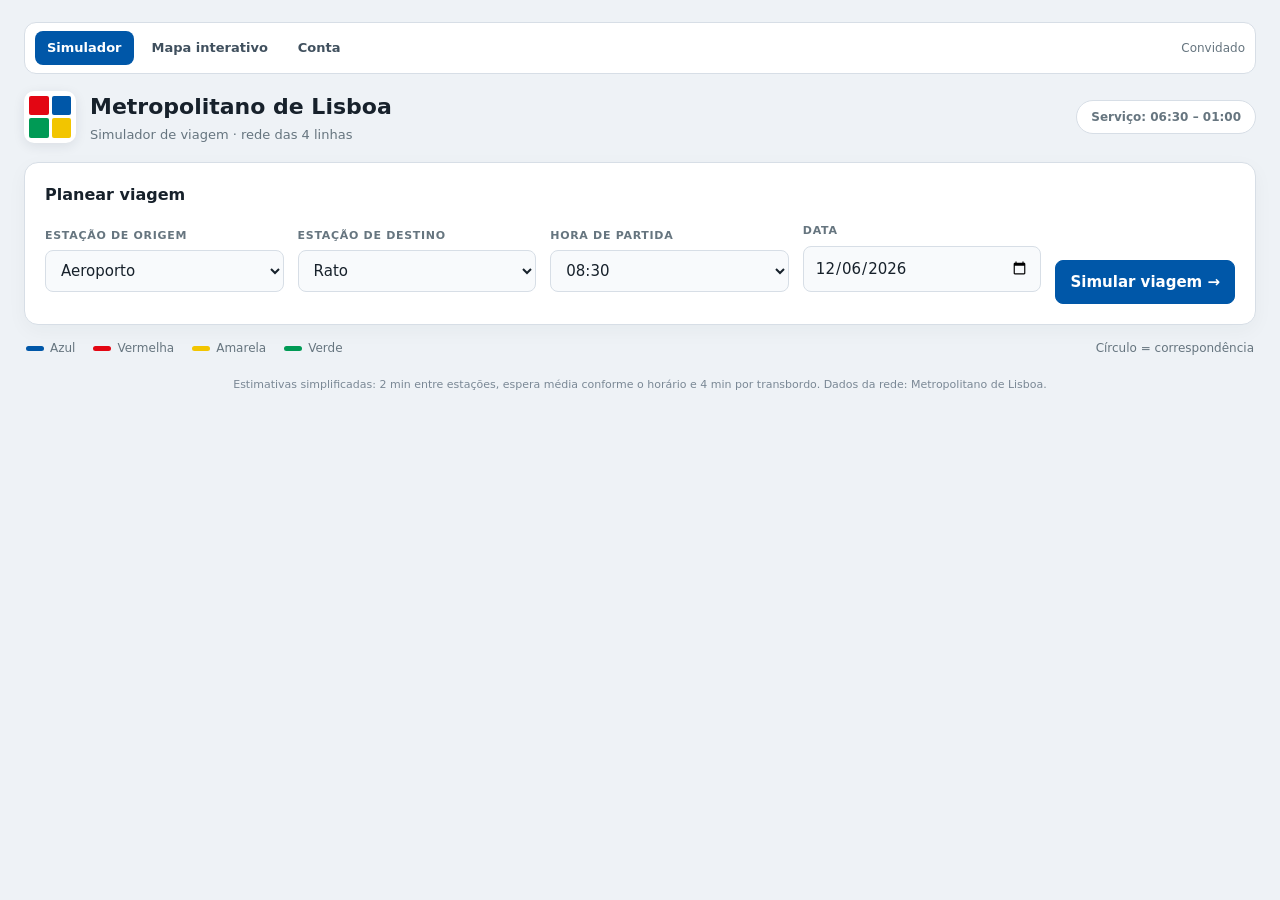
==== metro.html @ 064cf519 "Update print statement from 'Hello' to 'Goodbye'" ====
<!doctype html>
<html lang="pt-PT">
<head>
  <meta charset="utf-8">
  <meta name="viewport" content="width=device-width, initial-scale=1">
  <meta name="description" content="Metro de Lisboa: simulador de viagem, mapa interativo e contas com perfis cliente/admin.">
  <title>Metro de Lisboa · simulador, mapa e contas</title>
  <style>
/* ============================================================
   Metro de Lisboa · Simulador de viagem
   Sem dependências externas
   ============================================================ */

:root {
  --azul: #0057a8;
  --vermelho: #e30613;
  --amarelo: #f2c500;
  --verde: #009a55;
  --texto: #17212b;
  --muted: #66757f;
  --borda: #d7dee6;
  --cartao: #ffffff;
}

* { box-sizing: border-box; }
body {
  margin: 0;
  background: #eef2f6;
  color: var(--texto);
  font: 15px/1.5 "Segoe UI", system-ui, -apple-system, Arial, sans-serif;
}
.app { max-width: 1500px; margin: 0 auto; padding: 22px 24px 36px; }

/* ---------- Navegação ---------- */
.navegacao {
  display: flex; align-items: center; gap: 6px; flex-wrap: wrap;
  background: #fff; border: 1px solid var(--borda); border-radius: 12px;
  padding: 8px 10px; margin-bottom: 16px;
}
.navegacao a {
  text-decoration: none; color: #40505e; font-size: 13px; font-weight: 600;
  padding: 7px 12px; border-radius: 8px;
}
.navegacao a:hover { background: #eef3f8; color: var(--azul); }
.navegacao a.ativo { background: var(--azul); color: #fff; }
.navegacao .sessao { margin-left: auto; display: flex; align-items: center; gap: 8px; font-size: 12px; color: var(--muted); }
.botao.ligado { padding: 5px 10px; font-size: 12px; }

/* ---------- Cabeçalho ---------- */
.cabecalho {
  display: flex; align-items: center; justify-content: space-between;
  gap: 16px; margin-bottom: 18px;
}
.marca { display: flex; align-items: center; gap: 14px; }
.marca-simbolo {
  width: 52px; height: 52px; flex: none; display: grid;
  grid-template-columns: 1fr 1fr; gap: 3px; padding: 5px;
  background: #fff; border-radius: 10px; box-shadow: 0 3px 12px #1b2b3d18;
}
.marca-simbolo i { border-radius: 2px; }
.marca-simbolo i:nth-child(1) { background: var(--vermelho); }
.marca-simbolo i:nth-child(2) { background: var(--azul); }
.marca-simbolo i:nth-child(3) { background: var(--verde); }
.marca-simbolo i:nth-child(4) { background: var(--amarelo); }
.cabecalho h1 { margin: 0; font-size: 22px; }
.cabecalho p { margin: 2px 0 0; color: var(--muted); font-size: 13px; }
.horario {
  background: #fff; border: 1px solid var(--borda); border-radius: 99px;
  padding: 7px 14px; font-size: 12px; font-weight: 600; color: var(--muted);
}

/* ---------- Cartões ---------- */
.cartao {
  background: var(--cartao); border: 1px solid var(--borda);
  border-radius: 14px; padding: 20px; box-shadow: 0 6px 20px #1b2b3d0a;
}
.cartao h2 { margin: 0 0 16px; font-size: 16px; }
.cabecalho-secao {
  display: flex; align-items: center; justify-content: space-between;
  gap: 12px; flex-wrap: wrap; margin-bottom: 14px;
}
.cabecalho-secao h2 { margin: 0; }
.etiqueta { color: var(--muted); font-size: 11px; font-weight: 700; letter-spacing: .8px; }

/* ---------- Formulário ---------- */
.formulario form {
  display: grid; grid-template-columns: repeat(4, minmax(0, 1fr)) auto;
  gap: 14px; align-items: end;
}
.campo { display: grid; gap: 6px; min-width: 0; }
.campo > span { color: var(--muted); font-size: 11px; font-weight: 700; letter-spacing: .7px; text-transform: uppercase; }
select, input[type="date"] {
  width: 100%; padding: 10px 11px; font: inherit; color: var(--texto);
  background: #f8fafc; border: 1px solid var(--borda); border-radius: 8px;
}
select:focus, input:focus { outline: 2px solid #0057a855; border-color: var(--azul); }
.botao {
  font: inherit; font-weight: 600; cursor: pointer;
  border: 1px solid var(--borda); background: #f5f8fb; color: var(--texto);
  border-radius: 8px; padding: 10px 14px; white-space: nowrap;
}
.botao:hover { background: #e8eef5; }
.botao.primario { background: var(--azul); border-color: var(--azul); color: #fff; }
.botao.primario:hover { background: #00488c; }
.botoes { display: flex; gap: 8px; flex-wrap: wrap; align-items: center; }
.botoes .botao { text-decoration: none; }
.erro { margin: 14px 0 0; color: #b00020; font-size: 13px; font-weight: 600; }

/* ---------- Legenda ---------- */
.legenda {
  display: flex; gap: 18px; align-items: center; flex-wrap: wrap;
  margin: 14px 2px; color: var(--muted); font-size: 12px;
}
.legenda-item { display: flex; align-items: center; gap: 6px; }
.legenda-item i { width: 18px; height: 5px; border-radius: 3px; display: inline-block; }
.linha-azul { background: var(--azul); }
.linha-vermelha { background: var(--vermelho); }
.linha-amarela { background: var(--amarelo); }
.linha-verde { background: var(--verde); }
.legenda-nota { margin-left: auto; }

/* ---------- Resultado ---------- */
.resultado { display: grid; grid-template-columns: 330px minmax(0, 1fr); gap: 18px; align-items: start; }
.indicadores { display: grid; grid-template-columns: 1fr 1fr; gap: 12px; margin-bottom: 18px; }
.indicadores > div { background: #f5f8fb; border: 1px solid var(--borda); border-radius: 10px; padding: 10px; }
.indicadores span { display: block; color: var(--muted); font-size: 10px; font-weight: 700; letter-spacing: .8px; }
.indicadores strong { display: block; margin-top: 4px; font-size: 19px; font-variant-numeric: tabular-nums; }
.pernadas { list-style: none; margin: 0; padding: 0; display: grid; gap: 10px; }
.pernada { border-left: 4px solid var(--cor-linha); background: #f8fafc; border-radius: 0 8px 8px 0; padding: 9px 11px; }
.pernada .rotulo { display: flex; align-items: center; gap: 8px; font-size: 12px; font-weight: 700; margin-bottom: 5px; }
.pernada .bola { width: 16px; height: 16px; border-radius: 50%; background: var(--cor-linha); color: #fff; display: grid; place-items: center; font-size: 10px; }
.pernada .lista { color: #3d4b58; font-size: 12px; line-height: 1.45; }
.pernada .lista b { color: var(--texto); }
.transbordo { margin: 2px 0 2px 12px; color: #8a5a00; font-size: 12px; font-weight: 600; }

/* ---------- Animação ---------- */
.controlos { display: flex; align-items: center; gap: 8px; flex-wrap: wrap; }
.segmentado { display: flex; gap: 3px; background: #f2f5f8; border: 1px solid var(--borda); border-radius: 8px; padding: 3px; }
.segmentado button { border: 0; background: transparent; color: var(--muted); font: inherit; font-size: 12px; font-weight: 700; padding: 6px 9px; border-radius: 5px; cursor: pointer; }
.segmentado button.ativo { background: #fff; color: var(--texto); box-shadow: 0 1px 4px #1b2b3d20; }
.estado-viagem { display: flex; align-items: center; gap: 10px; margin-bottom: 10px; flex-wrap: wrap; }
.badge-linha {
  min-width: 26px; height: 26px; padding: 0 8px; border-radius: 99px;
  display: grid; place-items: center; background: var(--azul); color: #fff;
  font-size: 12px; font-weight: 800;
}
.estado-viagem strong { font-size: 14px; }
.relogio { margin-left: auto; font-variant-numeric: tabular-nums; font-weight: 700; color: var(--muted); }
.barra { height: 8px; border-radius: 99px; background: #e6ebf1; overflow: hidden; margin-bottom: 14px; }
.barra-progresso { height: 100%; width: 0; background: var(--vermelho); transition: width .25s linear; }

.via {
  position: relative; height: 180px; overflow-x: auto; overflow-y: hidden;
  border-radius: 12px; background: linear-gradient(180deg, #2b3a4c, #131c27);
  box-shadow: inset 0 0 40px #0006;
}
.via::-webkit-scrollbar { height: 8px; }
.via::-webkit-scrollbar-thumb { background: #65758a; border-radius: 9px; }
.trilho { position: relative; height: 100%; }
.no {
  position: absolute; top: 84px; width: 16px; height: 16px; margin-left: -8px;
  border-radius: 50%; border: 3px solid #8494a7; background: #e8eef5; z-index: 2;
}
.no.passada { background: var(--vermelho); border-color: #ff8a8f; }
.no.atual { width: 22px; height: 22px; margin-left: -11px; top: 81px; background: #fff; border-color: var(--vermelho); box-shadow: 0 0 0 5px #ffffff26; }
.no .nome {
  position: absolute; top: 26px; left: 50%; transform: translateX(-50%);
  color: #dce6f2; font-size: 10px; white-space: nowrap; pointer-events: none;
}
.no.par .nome { top: auto; bottom: 26px; }
.no.atual .nome { color: #fff; font-weight: 700; }
.traco { position: absolute; top: 91px; height: 4px; border-radius: 2px; opacity: .75; }
.traco.ativo { opacity: 1; box-shadow: 0 0 10px currentColor; }
.comboio {
  position: absolute; top: 79px; left: 0; width: 60px; height: 28px;
  display: flex; align-items: center; gap: 5px; padding: 0 7px 0 9px;
  background: var(--cor-comboio, var(--azul)); border-radius: 8px 12px 4px 4px;
  box-shadow: 0 8px 14px #0008; z-index: 4; transition: left .25s linear;
}
.comboio .frente { width: 8px; height: 14px; border-radius: 2px; background: #fff6c9; box-shadow: 0 0 10px #fff3b0; }
.comboio .janela { flex: 1; height: 13px; border-radius: 2px; background: #12263a; border: 1px solid #ffffff55; }
.comboio.em-movimento .janela { animation: piscar .5s linear infinite alternate; }
@keyframes piscar { from { background: #12263a; } to { background: #2b4d68; } }

.eventos { list-style: none; margin: 14px 0 0; padding: 0; max-height: 150px; overflow-y: auto; display: grid; gap: 6px; }
.eventos li { display: flex; gap: 10px; align-items: baseline; background: #f6f9fc; border: 1px solid var(--borda); border-radius: 7px; padding: 6px 9px; font-size: 12px; }
.eventos time { color: var(--muted); font-variant-numeric: tabular-nums; font-size: 11px; }
.eventos .tipo { margin-left: auto; color: var(--azul); font-size: 10px; font-weight: 700; letter-spacing: .5px; }

footer { margin-top: 20px; text-align: center; color: #7a8895; font-size: 11px; }
[hidden] { display: none !important; }

@media (max-width: 1150px) {
  .resultado { grid-template-columns: 1fr; }
  .formulario form { grid-template-columns: repeat(2, minmax(0, 1fr)); }
  .formulario .botao { width: 100%; }
}
@media (max-width: 620px) {
  .app { padding: 14px; }
  .formulario form { grid-template-columns: 1fr; }
  .cabecalho { align-items: flex-start; }
  .horario { display: none; }
  .controlos { width: 100%; }
}


/* Mapa interativo — estilos adicionais */

.mapa-grelha { display: grid; grid-template-columns: minmax(0, 1fr) 320px; gap: 18px; align-items: start; }
.mapa-cartao { min-width: 0; }
.controlos-mapa { display: flex; gap: 4px; }
.controlos-mapa button {
  min-width: 32px; border: 1px solid var(--borda); background: #f5f8fb;
  border-radius: 7px; padding: 5px 8px; cursor: pointer; font-weight: 700; color: #40505e;
}
.controlos-mapa button:hover { background: #e8eef5; }
.mapa-envolucao {
  height: 620px; overflow: hidden; border: 1px solid var(--borda);
  border-radius: 12px; background: linear-gradient(#fbfcfe, #f0f4f8);
  cursor: grab; touch-action: none;
}
.mapa-envolucao.arrastando { cursor: grabbing; }
#mapa { width: 100%; height: 100%; display: block; }
.dica { margin: 10px 2px 0; color: var(--muted); font-size: 11px; }

.linha-fundo { stroke-width: 11; stroke-linecap: round; opacity: .18; }
.linha-tracado { stroke-width: 7; stroke-linecap: round; opacity: .9; }
.linha-interrompida { stroke: #b00020; stroke-width: 3; stroke-dasharray: 10 8; opacity: .95; }
.ligacao-correspondencia { stroke: #8997a5; stroke-width: 2; stroke-dasharray: 4 5; fill: none; opacity: .7; }

.estacao { cursor: pointer; }
.estacao .ponto { fill: #fff; stroke-width: 3; }
.estacao .rotulo {
  font-size: 10px; fill: #3e4d5a; pointer-events: none;
  paint-order: stroke; stroke: #ffffffee; stroke-width: 2.5px; stroke-linejoin: round;
}
.estacao.interchange .ponto { fill: #fff; stroke: #17212b; stroke-width: 4; }
.estacao.selecionada .ponto { fill: #17212b; stroke: #fff; stroke-width: 5; }
.estacao.na-rota .ponto { fill: #fff; stroke: #e30613; stroke-width: 5; }
.estacao:hover .ponto { fill: #e30613; }
.rota-ativa {
  fill: none; stroke: #e30613; stroke-width: 4; stroke-linecap: round;
  stroke-dasharray: 9 7; animation: correr 1.2s linear infinite; opacity: .95;
}
@keyframes correr { to { stroke-dashoffset: -16; } }

.info-cartao { display: grid; gap: 12px; }
.info-cartao h2 { margin-bottom: 0; }
.valor-grande { font-size: 17px; font-weight: 700; margin: 0; }
.linhas-estacao { display: flex; gap: 6px; flex-wrap: wrap; }
.etiqueta-linha { padding: 3px 8px; border-radius: 99px; color: #fff; font-size: 11px; font-weight: 700; }
.selecao { display: grid; gap: 5px; background: #f5f8fb; border: 1px solid var(--borda); border-radius: 9px; padding: 10px; font-size: 12px; }
.selecao b { color: var(--azul); }
.resultado-info { display: grid; gap: 8px; font-size: 12px; }
.resultado-info .linha-resultado { border-left: 4px solid var(--cor-linha); padding: 6px 9px; background: #f8fafc; border-radius: 0 6px 6px 0; }
.simulation-link { text-align: center; text-decoration: none; }

@media (max-width: 1100px) { .mapa-grelha { grid-template-columns: 1fr; } }
@media (max-width: 620px) { .mapa-envolucao { height: 440px; } }


/* Contas e painel de administração — estilos adicionais */

.pagina-conta { max-width: 980px; margin: 0 auto; }
.cartoes-conta { display: grid; grid-template-columns: 1fr 1fr; gap: 18px; align-items: start; }
.cartoes-conta .cartao h2 { margin-bottom: 6px; }
.subtitulo { color: var(--muted); font-size: 12px; margin: 0 0 18px; }
.campo { margin-bottom: 12px; }
.campo > span { display: block; }
input[type="text"], input[type="email"], input[type="password"] {
  width: 100%; padding: 10px 11px; font: inherit; color: var(--texto);
  background: #f8fafc; border: 1px solid var(--borda); border-radius: 8px;
}
input:focus { outline: 2px solid #0057a855; border-color: var(--azul); }
.botao.largura-total { width: 100%; }

.tipos { display: flex; gap: 10px; margin: 4px 0 12px; }
.tipos label {
  flex: 1; display: flex; align-items: center; gap: 8px; cursor: pointer;
  border: 1px solid var(--borda); border-radius: 8px; padding: 10px;
  background: #f8fafc; font-size: 13px; font-weight: 600;
}
.tipos label:has(input:checked) { border-color: var(--azul); background: #e9f2fb; }
.codigo-admin { background: #fff8e1; border-color: #e6c667; }
.aviso {
  margin-top: 16px; padding: 10px 12px; border-radius: 8px;
  background: #eef3f8; color: #52616e; font-size: 11px; line-height: 1.5;
}
.mensagem { margin: 12px 0 0; padding: 9px 11px; border-radius: 8px; font-size: 12px; font-weight: 600; }
.mensagem.erro { background: #fdecef; color: #b00020; }
.mensagem.sucesso { background: #e7f6ee; color: #0a6b3d; }
.sessao-atual { margin-bottom: 18px; }
.sessao-atual strong { color: var(--azul); }

/* ---------- Admin ---------- */
.admin-grelha { display: grid; grid-template-columns: minmax(0, 1fr) 320px; gap: 18px; align-items: start; }
.tabela { width: 100%; border-collapse: collapse; font-size: 12px; }
.tabela th, .tabela td { text-align: left; padding: 9px 8px; border-bottom: 1px solid var(--borda); vertical-align: middle; }
.tabela th { color: var(--muted); font-size: 10px; text-transform: uppercase; letter-spacing: .6px; }
.tabela select { padding: 6px 8px; font-size: 12px; width: auto; }
.tabela .botao { padding: 6px 9px; font-size: 11px; }
.etiqueta-tipo { padding: 3px 8px; border-radius: 99px; font-size: 10px; font-weight: 700; background: #e8eef5; color: #40505e; }
.etiqueta-tipo.admin { background: #0057a8; color: #fff; }
.linha-estado { display: flex; align-items: center; gap: 8px; margin-bottom: 10px; font-size: 12px; }
.linha-estado i { width: 12px; height: 12px; border-radius: 50%; flex: none; }
.linha-estado select { flex: 1; padding: 6px 8px; font-size: 12px; }
.acesso-negado { max-width: 560px; margin: 40px auto; text-align: center; }
.acesso-negado h2 { margin-top: 0; }

@media (max-width: 900px) {
  .cartoes-conta, .admin-grelha { grid-template-columns: 1fr; }
}



/* ============================================================
   Navegação por separadores (versão num único ficheiro)
   ============================================================ */
.navegacao button {
  font: inherit; font-size: 13px; font-weight: 600; border: 0;
  background: transparent; color: #40505e; padding: 7px 12px;
  border-radius: 8px; cursor: pointer;
}
.navegacao button:hover { background: #eef3f8; color: var(--azul); }
.navegacao button.ativo { background: var(--azul); color: #fff; }
.pagina[hidden] { display: none !important; }

  </style>
</head>
<body>
  <div class="app">

    <nav class="navegacao" aria-label="Navegação principal">
      <button type="button" data-pagina="simulador" class="ativo">Simulador</button>
      <button type="button" data-pagina="mapa">Mapa interativo</button>
      <button type="button" data-pagina="conta">Conta</button>
      <button type="button" data-pagina="admin" data-sessao="admin">Admin</button>
      <span class="sessao">
        <span data-sessao="nome">Convidado</span>
        <button type="button" class="botao ligado" data-acao="sair" data-sessao="autenticado">Sair</button>
      </span>
    </nav>

    <section id="pagina-simulador" class="pagina">
<header class="cabecalho">
      <div class="marca">
        <span class="marca-simbolo" aria-hidden="true"><i></i><i></i><i></i><i></i></span>
        <div>
          <h1>Metropolitano de Lisboa</h1>
          <p>Simulador de viagem · rede das 4 linhas</p>
        </div>
      </div>
      <div class="horario" id="horarioServico">Serviço: 06:30 – 01:00</div>
    </header>

    <main>
      <section class="cartao formulario">
        <h2>Planear viagem</h2>
        <form id="formulario">
          <label class="campo">
            <span>Estação de origem</span>
            <select id="origem" required><option value="">Escolha...</option></select>
          </label>
          <label class="campo">
            <span>Estação de destino</span>
            <select id="destino" required><option value="">Escolha...</option></select>
          </label>
          <label class="campo">
            <span>Hora de partida</span>
            <select id="hora" required></select>
          </label>
          <label class="campo">
            <span>Data</span>
            <input type="date" id="data" required>
          </label>
          <button type="submit" class="botao primario">Simular viagem →</button>
        </form>
        <p class="erro" id="erro" role="alert" hidden></p>
      </section>

      <section class="legenda" aria-label="Linhas da rede">
        <span class="legenda-item"><i class="linha-azul"></i> Azul</span>
        <span class="legenda-item"><i class="linha-vermelha"></i> Vermelha</span>
        <span class="legenda-item"><i class="linha-amarela"></i> Amarela</span>
        <span class="legenda-item"><i class="linha-verde"></i> Verde</span>
        <span class="legenda-nota">Círculo = correspondência</span>
      </section>

      <section id="resultado" class="resultado" hidden>
        <div class="cartao resumo">
          <div class="cabecalho-secao">
            <h2>Itinerário</h2>
            <span class="etiqueta" id="resumoRota">—</span>
          </div>
          <div class="indicadores">
            <div><span>DURAÇÃO</span><strong id="duracao">—</strong></div>
            <div><span>TRANSBORDOS</span><strong id="transbordos">—</strong></div>
            <div><span>ESTAÇÕES</span><strong id="estacoesContagem">—</strong></div>
            <div><span>CHEGADA</span><strong id="chegada">—</strong></div>
          </div>
          <ol class="pernadas" id="pernadas"></ol>
        </div>

        <div class="cartao animacao">
          <div class="cabecalho-secao">
            <h2>Viagem animada</h2>
            <div class="controlos">
              <button type="button" id="botaoPlay" class="botao primario">▶ Iniciar</button>
              <button type="button" id="botaoReiniciar" class="botao">↻ Reiniciar</button>
              <div class="segmentado" role="group" aria-label="Velocidade">
                <button type="button" data-fator="1" class="ativo">1×</button>
                <button type="button" data-fator="4">4×</button>
                <button type="button" data-fator="10">10×</button>
              </div>
            </div>
          </div>

          <div class="estado-viagem">
            <span class="badge-linha" id="badgeLinha">—</span>
            <strong id="estadoTexto">Pronto para partir</strong>
            <span class="relogio" id="relogio">08:30</span>
          </div>
          <div class="barra"><div id="barraProgresso" class="barra-progresso"></div></div>

          <div class="via">
            <div class="via-fundo"></div>
            <div class="trilho" id="trilho"></div>
            <div class="comboio" id="comboio" aria-hidden="true"><span class="frente"></span><span class="janela"></span><span class="janela"></span><span class="janela"></span></div>
          </div>

          <ol class="eventos" id="eventos" aria-live="polite"></ol>
        </div>
      </section>
    </main>

    <footer>
      <p>Estimativas simplificadas: 2 min entre estações, espera média conforme o horário e 4 min por transbordo. Dados da rede: Metropolitano de Lisboa.</p>
    </footer>
    </section>

    <section id="pagina-mapa" class="pagina" hidden>
<header class="cabecalho">
      <div class="marca">
        <span class="marca-simbolo" aria-hidden="true"><i></i><i></i><i></i><i></i></span>
        <div>
          <h1>Mapa interativo</h1>
          <p>Clica numa estação para planear uma viagem</p>
        </div>
      </div>
      <div class="horario" id="avisoLinhas">Todas as linhas operacionais</div>
    </header>

    <main class="mapa-grelha">
      <section class="cartao mapa-cartao">
        <div class="cabecalho-secao">
          <h2>Rede das 4 linhas</h2>
          <div class="controlos-mapa" role="group" aria-label="Zoom do mapa">
            <button type="button" data-zoom="in" aria-label="Ampliar">+</button>
            <button type="button" data-zoom="out" aria-label="Reduzir">−</button>
            <button type="button" data-zoom="reset">Reset</button>
          </div>
        </div>
        <div class="mapa-envolucao" id="mapaEnvolucao">
          <svg id="mapa" viewBox="0 0 1200 560" role="img" aria-label="Mapa esquemático das linhas do Metro de Lisboa">
            <g id="camadaLinhas"></g>
            <g id="camadaLigacoes"></g>
            <g id="camadaRota"></g>
            <g id="camadaEstacoes"></g>
          </svg>
        </div>
        <p class="dica">Clica numa estação para a selecionar · arrasta o mapa para o mover · usa + / − para ampliar.</p>
      </section>

      <aside class="cartao info-cartao">
        <h2>Estação selecionada</h2>
        <p class="valor-grande" id="nomeEstacao">—</p>
        <div class="linhas-estacao" id="linhasEstacao"></div>

        <div class="botoes">
          <button type="button" id="definirOrigem" class="botao">Definir origem</button>
          <button type="button" id="definirDestino" class="botao">Definir destino</button>
        </div>
        <div class="selecao" id="selecao"></div>

        <label class="campo"><span>Hora de partida</span><select id="mapaHora"></select></label>
        <label class="campo"><span>Data</span><input type="date" id="mapaData"></label>
        <button type="button" id="calcular" class="botao primario">Calcular itinerário →</button>
        <p class="erro" id="erroMapa" role="alert" hidden></p>

        <div id="resultadoInfo" class="resultado-info"></div>
        <a id="abrirSimulador" class="botao simulation-link" href="metro.html">Ver no simulador →</a>
      </aside>
    </main>
    </section>

    <section id="pagina-conta" class="pagina" hidden>
<header class="cabecalho">
      <div class="marca">
        <span class="marca-simbolo" aria-hidden="true"><i></i><i></i><i></i><i></i></span>
        <div>
          <h1>Área de cliente</h1>
          <p>Entrar, registar e terminar sessão</p>
        </div>
      </div>
    </header>

    <main>
      <section class="cartao sessao-atual" id="sessaoAtual" hidden>
        <h2>Sessão iniciada</h2>
        <p>Estás autenticado como <strong data-sessao="nome">—</strong> (<span data-sessao="email"></span>).</p>
        <div class="botoes">
          <button type="button" class="botao" data-pagina="simulador">Ir para o simulador</button>
          <button type="button" class="botao" data-pagina="mapa">Abrir mapa interativo</button>
          <button type="button" class="botao" data-pagina="admin" data-sessao="admin">Abrir painel admin</button>
        </div>
      </section>

      <div class="cartoes-conta" id="formularios">
        <section class="cartao">
          <h2>Entrar</h2>
          <p class="subtitulo">Utiliza uma conta de cliente ou de administrador.</p>
          <form id="formEntrar">
            <label class="campo"><span>E-mail</span><input type="email" id="entrarEmail" required autocomplete="username"></label>
            <label class="campo"><span>Palavra-passe</span><input type="password" id="entrarSenha" required autocomplete="current-password"></label>
            <button type="submit" class="botao primario largura-total">Entrar →</button>
          </form>
          <p class="mensagem" id="mensagemEntrar" role="alert" hidden></p>
          <p class="subtitulo" style="margin:14px 0 0">Teste: <code>cliente@metro.pt</code> / <code>cliente123</code> · <code>admin@metro.pt</code> / <code>admin123</code></p>
        </section>

        <section class="cartao">
          <h2>Registar</h2>
          <p class="subtitulo">Cria uma conta de cliente ou de administrador.</p>
          <form id="formRegistar">
            <label class="campo"><span>Nome</span><input type="text" id="regNome" required autocomplete="name"></label>
            <label class="campo"><span>E-mail</span><input type="email" id="regEmail" required autocomplete="email"></label>
            <label class="campo"><span>Palavra-passe</span><input type="password" id="regSenha" required minlength="6" autocomplete="new-password"></label>
            <div class="campo">
              <span>Tipo de conta</span>
              <div class="tipos">
                <label><input type="radio" name="tipo" value="cliente" checked> Cliente</label>
                <label><input type="radio" name="tipo" value="admin"> Administrador</label>
              </div>
            </div>
            <label class="campo" id="campoCodigo" hidden>
              <span>Código de administrador</span>
              <input type="text" id="regCodigo" class="codigo-admin" autocomplete="off">
            </label>
            <button type="submit" class="botao primario largura-total">Criar conta</button>
          </form>
          <p class="mensagem" id="mensagemRegistar" role="alert" hidden></p>
        </section>
      </div>

      <p class="aviso">
        Demonstração local: as contas e a sessão são guardadas no <code>localStorage</code> do browser.
        O código de administrador é <code>ML-ADMIN-2026</code>. Isto não é autenticação segura — não usar com dados reais.
      </p>
    </main>
    </section>

    <section id="pagina-admin" class="pagina" hidden>
<header class="cabecalho">
      <div class="marca">
        <span class="marca-simbolo" aria-hidden="true"><i></i><i></i><i></i><i></i></span>
        <div>
          <h1>Painel de administração</h1>
          <p>Gestão de utilizadores e estado das linhas</p>
        </div>
      </div>
    </header>

    <section class="cartao acesso-negado" id="acessoNegado">
      <h2>Acesso reservado</h2>
      <p>Precisas de uma conta de administrador para ver este painel.</p>
      <button type="button" class="botao primario" data-pagina="conta">Ir para a página de conta</button>
    </section>

    <main id="painel">
      <div class="admin-grelha">
        <section class="cartao">
          <div class="cabecalho-secao">
            <h2>Utilizadores</h2>
            <span class="etiqueta" id="contagemUtilizadores">—</span>
          </div>
          <table class="tabela">
            <thead>
              <tr><th>Nome</th><th>E-mail</th><th>Tipo</th><th>Ações</th></tr>
            </thead>
            <tbody id="listaUtilizadores"></tbody>
          </table>
        </section>

        <section class="cartao">
          <h2>Estado das linhas</h2>
          <p class="subtitulo">Linhas interrompidas são ignoradas no cálculo de itinerários.</p>
          <div id="listaLinhas"></div>
          <p class="aviso">Alterações locais guardadas no <code>localStorage</code>. Não afetam o Metro real.</p>
        </section>
      </div>
      <p class="mensagem" id="mensagemAdmin" role="status" hidden></p>
    </main>
    </section>
  </div>

  <script>
/* ============================================================
   Metro de Lisboa · modelo partilhado da rede
   Usado pelo simulador, pelo mapa e pelo painel admin.
   ============================================================ */
(() => {
  'use strict';

  const MIN_SEGMENTO = 2;
  const MIN_TRANSBORDO = 4;

  const LINHAS = {
    azul: { nome: 'Azul', sigla: 'Az', cor: '#0057a8', id: 'azul', estacoes: [
      'Reboleira', 'Amadora Este', 'Alfornelos', 'Pontinha', 'Carnide',
      'Colégio Militar / Luz', 'Alto dos Moinhos', 'Laranjeiras', 'Jardim Zoológico',
      'Praça de Espanha', 'S. Sebastião', 'Parque', 'Marquês de Pombal', 'Avenida',
      'Restauradores', 'Baixa-Chiado', 'Terreiro do Paço', 'Santa Apolónia'
    ]},
    vermelha: { nome: 'Vermelha', sigla: 'Vm', cor: '#e30613', id: 'vermelha', estacoes: [
      'S. Sebastião', 'Saldanha', 'Alameda', 'Olaias', 'Bela Vista', 'Chelas',
      'Olivais', 'Cabo Ruivo', 'Oriente', 'Moscavide', 'Encarnação', 'Aeroporto'
    ]},
    amarela: { nome: 'Amarela', sigla: 'Am', cor: '#f2c500', id: 'amarela', estacoes: [
      'Odivelas', 'Senhor Roubado', 'Ameixoeira', 'Lumiar', 'Quinta das Conchas',
      'Campo Grande', 'Cidade Universitária', 'Entre Campos', 'Campo Pequeno',
      'Saldanha', 'Picoas', 'Marquês de Pombal', 'Rato'
    ]},
    verde: { nome: 'Verde', sigla: 'Vd', cor: '#009a55', id: 'verde', estacoes: [
      'Telheiras', 'Campo Grande', 'Alvalade', 'Roma', 'Areeiro', 'Alameda',
      'Arroios', 'Anjos', 'Intendente', 'Martim Moniz', 'Rossio', 'Baixa-Chiado', 'Cais do Sodré'
    ]}
  };

  const grafo = new Map();
  const linhasPorEstacao = new Map();
  const todasEstacoes = new Set();

  Object.entries(LINHAS).forEach(([id, linha]) => {
    linha.estacoes.forEach((nome, i) => {
      todasEstacoes.add(nome);
      if (!linhasPorEstacao.has(nome)) linhasPorEstacao.set(nome, []);
      linhasPorEstacao.get(nome).push(id);
      const chave = `${nome}|${id}`;
      const vizinhos = [];
      if (i > 0) vizinhos.push(`${linha.estacoes[i - 1]}|${id}`);
      if (i < linha.estacoes.length - 1) vizinhos.push(`${linha.estacoes[i + 1]}|${id}`);
      grafo.set(chave, vizinhos);
    });
  });

  function esperaMedia(minuto, data) {
    const dia = new Date(`${data}T12:00:00`);
    const fimDeSemana = dia.getDay() === 0 || dia.getDay() === 6;
    const h = minuto / 60;
    if (h < 6 || h >= 23.5) return 12;
    if (h < 7) return 7;
    if (fimDeSemana) return 8;
    if ((h >= 7 && h < 9.5) || (h >= 17 && h < 19.5)) return 4;
    return 6;
  }

  function formatarHora(minuto) {
    const m = ((Math.round(minuto) % 1440) + 1440) % 1440;
    return `${String(Math.floor(m / 60)).padStart(2, '0')}:${String(m % 60).padStart(2, '0')}`;
  }

  // linhasAtivas: array opcional com os ids das linhas disponíveis
  function melhorRota(origem, destino, minuto, data, linhasAtivas = null) {
    if (origem === destino) return null;
    const ativa = (id) => !linhasAtivas || linhasAtivas.includes(id);
    const origens = (linhasPorEstacao.get(origem) || []).filter(ativa);
    const destinos = (linhasPorEstacao.get(destino) || []).filter(ativa);
    if (!origens.length || !destinos.length) return null;

    const espera = esperaMedia(minuto, data) / 2;
    const dist = new Map();
    const anterior = new Map();
    const fila = [];
    origens.forEach((id) => {
      const chave = `${origem}|${id}`;
      dist.set(chave, espera);
      anterior.set(chave, null);
      fila.push(chave);
    });

    const visitados = new Set();
    while (fila.length) {
      fila.sort((a, b) => dist.get(a) - dist.get(b));
      const atual = fila.shift();
      if (visitados.has(atual)) continue;
      visitados.add(atual);
      const [estacao, linhaAtual] = atual.split('|');
      if (estacao === destino) break;

      (grafo.get(atual) || []).forEach((chave) => {
        if (!ativa(chave.split('|')[1])) return;
        const novo = dist.get(atual) + MIN_SEGMENTO;
        if (novo < (dist.get(chave) ?? Infinity)) {
          dist.set(chave, novo);
          anterior.set(chave, atual);
          fila.push(chave);
        }
      });
      (linhasPorEstacao.get(estacao) || []).forEach((outra) => {
        if (outra === linhaAtual || !ativa(outra)) return;
        const chave = `${estacao}|${outra}`;
        const novo = dist.get(atual) + MIN_TRANSBORDO;
        if (novo < (dist.get(chave) ?? Infinity)) {
          dist.set(chave, novo);
          anterior.set(chave, atual);
          fila.push(chave);
        }
      });
    }

    let fim = null;
    destinos.forEach((id) => {
      const chave = `${destino}|${id}`;
      if (dist.has(chave) && (fim === null || dist.get(chave) < dist.get(fim))) fim = chave;
    });
    if (!fim) return null;

    const nos = [];
    for (let chave = fim; chave !== null && chave !== undefined; chave = anterior.get(chave)) nos.push(chave);
    nos.reverse();

    const pernadas = [];
    nos.forEach((no, i) => {
      const [estacao, linha] = no.split('|');
      const anteriorNo = i > 0 ? nos[i - 1].split('|') : null;
      if (!anteriorNo || anteriorNo[1] !== linha) {
        pernadas.push({ linha, de: estacao, ate: estacao, estacoes: [estacao] });
      } else {
        const pernada = pernadas[pernadas.length - 1];
        pernada.ate = estacao;
        pernada.estacoes.push(estacao);
      }
    });

    const passos = [{ tipo: 'embarque', estacao: origem, linha: nos[0].split('|')[1], min: Math.max(1, Math.round(espera)) }];
    for (let i = 1; i < nos.length; i++) {
      const [de, linhaDe] = nos[i - 1].split('|');
      const [para, linhaPara] = nos[i].split('|');
      if (de === para) passos.push({ tipo: 'transbordo', estacao: de, deLinha: linhaDe, linha: linhaPara, min: MIN_TRANSBORDO });
      else passos.push({ tipo: 'segmento', de, para, linha: linhaPara, min: MIN_SEGMENTO });
    }
    passos.push({ tipo: 'chegada', estacao: destino, linha: nos[nos.length - 1].split('|')[1], min: 0.5 });

    const cadeia = [origem, ...passos.filter((p) => p.tipo === 'segmento').map((p) => p.para)];
    let acumulado = 0;
    const linhaDoTempo = passos.map((passo) => {
      const item = { ...passo, inicio: acumulado, fim: acumulado + passo.min };
      acumulado += passo.min;
      return item;
    });

    return {
      origem, destino, minutoSaida: minuto, pernadas, cadeia,
      passos: linhaDoTempo, total: acumulado, transbordos: pernadas.length - 1
    };
  }

  window.MetroLisboa = {
    LINHAS, linhasPorEstacao, todasEstacoes: [...todasEstacoes].sort((a, b) => a.localeCompare(b, 'pt')),
    grafo, esperaMedia, formatarHora, melhorRota
  };
})();


/* ============================================================
   Metro de Lisboa · contas e sessão (demonstração local)
   AVISO: autenticação guardada em localStorage. Serve apenas
   para demonstrar perfis; não é segurança real.
   ============================================================ */
(() => {
  'use strict';

  const CHAVE_UTILIZADORES = 'ml_utilizadores';
  const CHAVE_SESSAO = 'ml_sessao';
  const CHAVE_LINHAS = 'ml_linhas_status';
  const CODIGO_ADMIN = 'ML-ADMIN-2026';

  const storage = {
    get(k) { try { return localStorage.getItem(k); } catch (_) { return null; } },
    set(k, v) { try { localStorage.setItem(k, v); } catch (_) { /* sem storage */ } }
  };

  // Hash simples — apenas para não guardar a palavra-passe em texto claro.
  function hash(texto) {
    let h = 5381;
    for (let i = 0; i < texto.length; i++) h = ((h << 5) + h) ^ texto.charCodeAt(i);
    return (h >>> 0).toString(16).padStart(8, '0');
  }

  function carregar() {
    try {
      const dados = JSON.parse(storage.get(CHAVE_UTILIZADORES) || '[]');
      return Array.isArray(dados) ? dados : [];
    } catch (_) { return []; }
  }

  function guardar(utilizadores) {
    storage.set(CHAVE_UTILIZADORES, JSON.stringify(utilizadores));
  }

  function garantirContasIniciais() {
    if (carregar().length) return;
    guardar([
      { id: 'u-admin', nome: 'Administrador', email: 'admin@metro.pt', senha: hash('admin123'), tipo: 'admin', criado: new Date().toISOString() },
      { id: 'u-cliente', nome: 'Cliente de teste', email: 'cliente@metro.pt', senha: hash('cliente123'), tipo: 'cliente', criado: new Date().toISOString() }
    ]);
  }

  function registar({ nome, email, senha, tipo, codigo }) {
    garantirContasIniciais();
    const utilizadores = carregar();
    const emailNormalizado = String(email || '').trim().toLowerCase();
    if (!nome || !emailNormalizado || !senha) return { ok: false, erro: 'Preenche todos os campos obrigatórios.' };
    if (!/^[^@\s]+@[^@\s]+\.[^@\s]+$/.test(emailNormalizado)) return { ok: false, erro: 'Introduz um e-mail válido.' };
    if (senha.length < 6) return { ok: false, erro: 'A palavra-passe deve ter pelo menos 6 caracteres.' };
    if (utilizadores.some((u) => u.email === emailNormalizado)) return { ok: false, erro: 'Já existe uma conta com este e-mail.' };
    if (tipo === 'admin' && codigo !== CODIGO_ADMIN) return { ok: false, erro: 'Código de administrador inválido.' };

    const utilizador = {
      id: `u-${Date.now()}-${Math.random().toString(36).slice(2, 6)}`,
      nome: String(nome).trim(),
      email: emailNormalizado,
      senha: hash(senha),
      tipo: tipo === 'admin' ? 'admin' : 'cliente',
      criado: new Date().toISOString()
    };
    guardar([...utilizadores, utilizador]);
    return { ok: true, utilizador };
  }

  function entrar(email, senha) {
    garantirContasIniciais();
    const emailNormalizado = String(email || '').trim().toLowerCase();
    const utilizador = carregar().find((u) => u.email === emailNormalizado && u.senha === hash(senha || ''));
    if (!utilizador) return { ok: false, erro: 'E-mail ou palavra-passe incorretos.' };
    const sessao = { id: utilizador.id, nome: utilizador.nome, email: utilizador.email, tipo: utilizador.tipo };
    storage.set(CHAVE_SESSAO, JSON.stringify(sessao));
    aplicarSessaoUI();
    return { ok: true, utilizador: sessao };
  }

  function sair() {
    storage.set(CHAVE_SESSAO, '');
    aplicarSessaoUI();
  }

  function atual() {
    try {
      const sessao = JSON.parse(storage.get(CHAVE_SESSAO) || 'null');
      return sessao && sessao.email ? sessao : null;
    } catch (_) { return null; }
  }

  function eAdmin() {
    const u = atual();
    return !!u && u.tipo === 'admin';
  }

  function listar() {
    garantirContasIniciais();
    return carregar();
  }

  function alterarTipo(id, tipo) {
    if (!eAdmin()) return false;
    const utilizadores = carregar().map((u) => u.id === id ? { ...u, tipo: tipo === 'admin' ? 'admin' : 'cliente' } : u);
    guardar(utilizadores);
    const sessao = atual();
    if (sessao && sessao.id === id) {
      storage.set(CHAVE_SESSAO, JSON.stringify({ ...sessao, tipo }));
      aplicarSessaoUI();
    }
    return true;
  }

  function remover(id) {
    if (!eAdmin()) return false;
    const sessao = atual();
    if (sessao && sessao.id === id) return false;
    guardar(carregar().filter((u) => u.id !== id));
    return true;
  }

  function estadoLinhas() {
    try {
      const dados = JSON.parse(storage.get(CHAVE_LINHAS) || '{}');
      return { azul: 'operacional', vermelha: 'operacional', amarela: 'operacional', verde: 'operacional', ...dados };
    } catch (_) { return { azul: 'operacional', vermelha: 'operacional', amarela: 'operacional', verde: 'operacional' }; }
  }

  function definirLinha(id, estado) {
    if (!eAdmin()) return false;
    const dados = estadoLinhas();
    dados[id] = estado === 'interrompida' ? 'interrompida' : 'operacional';
    storage.set(CHAVE_LINHAS, JSON.stringify(dados));
    return true;
  }

  function aplicarSessaoUI() {
    const u = atual();
    const mostra = (attr, visivel) => document.querySelectorAll(`[data-sessao="${attr}"]`).forEach((e) => { e.hidden = !visivel; });
    document.querySelectorAll('[data-sessao="nome"]').forEach((e) => { e.textContent = u ? u.nome : 'Convidado'; });
    document.querySelectorAll('[data-sessao="email"]').forEach((e) => { e.textContent = u ? u.email : ''; });
    mostra('autenticado', !!u);
    mostra('convidado', !u);
    mostra('admin', !!u && u.tipo === 'admin');
    mostra('cliente', !!u && u.tipo === 'cliente');
  }

  document.addEventListener('click', (evento) => {
    const botao = evento.target.closest && evento.target.closest('[data-acao="sair"]');
    if (!botao) return;
    sair();
    if (typeof window.mostrarPagina === 'function') window.mostrarPagina('conta');
    if (typeof window.atualizarContaUI === 'function') window.atualizarContaUI();
  });

  garantirContasIniciais();
  aplicarSessaoUI();
  window.Conta = {
    CODIGO_ADMIN, registar, entrar, sair, atual, eAdmin, listar,
    alterarTipo, remover, estadoLinhas, definirLinha, aplicarSessaoUI
  };
})();


/* ============================================================
   Metro de Lisboa · Simulador de viagem (interface e animação)
   Usa js/rede.js para o grafo e o cálculo de itinerários.
   ============================================================ */
(() => {
  'use strict';

  const $ = (id) => document.getElementById(id);
  const { LINHAS, todasEstacoes, melhorRota, formatarHora } = window.MetroLisboa;
  const ESPACO = 118;
  const SEG_POR_MIN = 2.5;

  const el = {
    formulario: $('formulario'), origem: $('origem'), destino: $('destino'),
    hora: $('hora'), data: $('data'), erro: $('erro'), resultado: $('resultado'),
    resumoRota: $('resumoRota'), duracao: $('duracao'), transbordos: $('transbordos'),
    estacoesContagem: $('estacoesContagem'), chegada: $('chegada'), pernadas: $('pernadas'),
    botaoPlay: $('botaoPlay'), botaoReiniciar: $('botaoReiniciar'),
    badgeLinha: $('badgeLinha'), estadoTexto: $('estadoTexto'), relogio: $('relogio'),
    barraProgresso: $('barraProgresso'), via: $('trilho').parentElement,
    trilho: $('trilho'), comboio: $('comboio'), eventos: $('eventos')
  };

  function linhasAtivas() {
    try {
      const estado = JSON.parse(localStorage.getItem('ml_linhas_status') || '{}');
      return Object.keys(LINHAS).filter((id) => estado[id] !== 'interrompida');
    } catch (_) { return Object.keys(LINHAS); }
  }

  function popularFormulario() {
    todasEstacoes.forEach((nome) => {
      [el.origem, el.destino].forEach((select) => {
        const opcao = document.createElement('option');
        opcao.value = nome;
        opcao.textContent = nome;
        select.appendChild(opcao);
      });
    });
    el.origem.value = 'Aeroporto';
    el.destino.value = 'Rato';

    const horarios = [];
    for (let m = 0; m <= 60; m += 15) horarios.push(m);
    for (let m = 6 * 60; m < 24 * 60; m += 15) horarios.push(m);
    horarios.forEach((m) => {
      const opcao = document.createElement('option');
      opcao.value = String(m);
      opcao.textContent = formatarHora(m);
      el.hora.appendChild(opcao);
    });
    el.hora.value = String(8 * 60 + 30);

    const agora = new Date();
    const local = new Date(agora.getTime() - agora.getTimezoneOffset() * 60000);
    el.data.value = local.toISOString().slice(0, 10);
  }

  function mostrarResumo(rota) {
    el.resumoRota.textContent = `${rota.origem} → ${rota.destino}`;
    el.duracao.textContent = `${Math.round(rota.total)} min`;
    el.transbordos.textContent = String(rota.transbordos);
    el.estacoesContagem.textContent = String(rota.cadeia.length - 1);
    el.chegada.textContent = formatarHora(rota.minutoSaida + rota.total);

    el.pernadas.replaceChildren();
    rota.pernadas.forEach((pernada) => {
      const linha = LINHAS[pernada.linha];
      const bloco = document.createElement('li');
      bloco.className = 'pernada';
      bloco.style.setProperty('--cor-linha', linha.cor);
      const rotulo = document.createElement('div');
      rotulo.className = 'rotulo';
      const bola = document.createElement('span');
      bola.className = 'bola';
      bola.textContent = linha.sigla[0];
      rotulo.append(bola, document.createTextNode(`Linha ${linha.nome} · ${pernada.estacoes.length - 1} paragens`));
      const lista = document.createElement('div');
      lista.className = 'lista';
      const inicio = document.createElement('b');
      inicio.textContent = pernada.de;
      lista.append(inicio, document.createTextNode(` → ${pernada.estacoes.slice(1).join(' → ')}`));
      bloco.append(rotulo, lista);
      el.pernadas.appendChild(bloco);
    });
  }

  function construirTrilho(rota) {
    el.trilho.replaceChildren();
    el.trilho.style.width = `${rota.cadeia.length * ESPACO + 40}px`;
    const segmentos = rota.passos.filter((p) => p.tipo === 'segmento');
    rota.cadeia.forEach((estacao, i) => {
      if (i < segmentos.length) {
        const traco = document.createElement('div');
        traco.className = 'traco';
        traco.style.left = `${60 + i * ESPACO}px`;
        traco.style.width = `${ESPACO}px`;
        traco.style.background = LINHAS[segmentos[i].linha].cor;
        traco.style.color = LINHAS[segmentos[i].linha].cor;
        el.trilho.appendChild(traco);
      }
      const no = document.createElement('div');
      no.className = `no${i % 2 ? ' par' : ''}`;
      no.style.left = `${60 + i * ESPACO}px`;
      const nome = document.createElement('span');
      nome.className = 'nome';
      nome.textContent = estacao;
      no.appendChild(nome);
      no.dataset.indice = String(i);
      el.trilho.appendChild(no);
    });
  }

  const anim = { rota: null, tempo: 0, tocando: false, fator: 1, ultimoPasso: -1, indiceEstacao: -1 };

  function registarEvento(passo) {
    const item = document.createElement('li');
    const hora = document.createElement('time');
    hora.textContent = formatarHora(anim.rota.minutoSaida + passo.inicio);
    const texto = document.createElement('span');
    const tipo = document.createElement('span');
    tipo.className = 'tipo';
    if (passo.tipo === 'embarque') {
      texto.textContent = `Embarque em ${passo.estacao} · Linha ${LINHAS[passo.linha].nome}`;
      tipo.textContent = 'PARTIDA';
    } else if (passo.tipo === 'segmento') {
      texto.textContent = `${passo.de} → ${passo.para} · Linha ${LINHAS[passo.linha].nome}`;
      tipo.textContent = 'VIAGEM';
    } else if (passo.tipo === 'transbordo') {
      texto.textContent = `Transbordo em ${passo.estacao}: ${LINHAS[passo.deLinha].nome} → ${LINHAS[passo.linha].nome}`;
      tipo.textContent = 'TRANSBORDO';
    } else {
      texto.textContent = `Chegada a ${passo.estacao}`;
      tipo.textContent = 'CHEGADA';
    }
    item.append(hora, texto, tipo);
    el.eventos.prepend(item);
    while (el.eventos.children.length > 20) el.eventos.lastElementChild.remove();
  }

  function desenharAnimacao() {
    const rota = anim.rota;
    if (!rota) return;
    let indice = rota.passos.findIndex((p) => anim.tempo < p.fim);
    if (indice === -1) indice = rota.passos.length - 1;
    const passo = rota.passos[indice];
    const linha = LINHAS[passo.linha];
    if (indice !== anim.ultimoPasso) {
      anim.ultimoPasso = indice;
      registarEvento(passo);
    }
    const indiceEstacao = rota.cadeia.indexOf(passo.tipo === 'segmento' ? passo.de : passo.estacao);
    const fracao = passo.tipo === 'segmento' ? Math.min(1, (anim.tempo - passo.inicio) / passo.min) : 0;
    const posicao = 60 + (indiceEstacao + fracao) * ESPACO;
    el.comboio.style.left = `${posicao - 30}px`;
    el.comboio.style.setProperty('--cor-comboio', linha.cor);
    el.comboio.classList.toggle('em-movimento', passo.tipo === 'segmento' && anim.tocando);

    el.badgeLinha.style.background = linha.cor;
    el.badgeLinha.textContent = linha.sigla;
    el.relogio.textContent = formatarHora(rota.minutoSaida + anim.tempo);
    el.barraProgresso.style.width = `${Math.min(100, anim.tempo / rota.total * 100)}%`;

    if (passo.tipo === 'embarque') el.estadoTexto.textContent = `A aguardar comboio em ${passo.estacao}`;
    else if (passo.tipo === 'segmento') el.estadoTexto.textContent = `A caminho de ${passo.para} · Linha ${linha.nome}`;
    else if (passo.tipo === 'transbordo') el.estadoTexto.textContent = `Transbordo em ${passo.estacao} para a Linha ${linha.nome}`;
    else el.estadoTexto.textContent = `Chegada a ${passo.estacao}`;

    if (indiceEstacao !== anim.indiceEstacao) {
      anim.indiceEstacao = indiceEstacao;
      el.trilho.querySelectorAll('.no').forEach((no) => {
        const i = Number(no.dataset.indice);
        no.classList.toggle('atual', i === indiceEstacao);
        no.classList.toggle('passada', i < indiceEstacao);
      });
      el.via.scrollTo({ left: Math.max(0, posicao - el.via.clientWidth / 2), behavior: 'smooth' });
    }
  }

  function prepararAnimacao(rota) {
    Object.assign(anim, { rota, tempo: 0, tocando: false, ultimoPasso: -1, indiceEstacao: -1 });
    el.eventos.replaceChildren();
    el.botaoPlay.textContent = '▶ Iniciar';
    el.resultado.hidden = false;
    mostrarResumo(rota);
    construirTrilho(rota);
    desenharAnimacao();
  }

  function mostrarErro(mensagem) {
    el.erro.textContent = mensagem;
    el.erro.hidden = false;
  }

  function calcularEMostrar({ rolar = false } = {}) {
    const origem = el.origem.value;
    const destino = el.destino.value;
    const minuto = Number(el.hora.value);
    const data = el.data.value;
    if (!origem || !destino || !data) return mostrarErro('Preenche a origem, o destino e a data.');
    if (origem === destino) return mostrarErro('A origem e o destino têm de ser estações diferentes.');
    const rota = melhorRota(origem, destino, minuto, data, linhasAtivas());
    if (!rota) return mostrarErro('Não foi possível calcular este itinerário com as linhas disponíveis.');
    el.erro.hidden = true;
    prepararAnimacao(rota);
    if (rolar) el.resultado.scrollIntoView({ behavior: 'smooth', block: 'start' });
  }

  function alternarPlay() {
    if (!anim.rota) return;
    if (anim.tempo >= anim.rota.total - 0.01) {
      Object.assign(anim, { tempo: 0, ultimoPasso: -1, indiceEstacao: -1 });
      el.eventos.replaceChildren();
    }
    anim.tocando = !anim.tocando;
    el.botaoPlay.textContent = anim.tocando ? '⏸ Pausar' : '▶ Continuar';
  }

  function reiniciar() {
    if (!anim.rota) return;
    Object.assign(anim, { tempo: 0, tocando: false, ultimoPasso: -1, indiceEstacao: -1 });
    el.eventos.replaceChildren();
    el.botaoPlay.textContent = '▶ Iniciar';
    desenharAnimacao();
  }

  function ligarControlos() {
    el.formulario.addEventListener('submit', (evento) => {
      evento.preventDefault();
      calcularEMostrar({ rolar: true });
    });
    el.botaoPlay.addEventListener('click', alternarPlay);
    el.botaoReiniciar.addEventListener('click', reiniciar);
    document.querySelectorAll('[data-fator]').forEach((botao) => {
      botao.addEventListener('click', () => {
        anim.fator = Number(botao.dataset.fator);
        document.querySelectorAll('[data-fator]').forEach((b) => b.classList.toggle('ativo', b === botao));
      });
    });
  }

  let ultimoQuadro = performance.now();
  function quadro(agora) {
    const dt = Math.min((agora - ultimoQuadro) / 1000, 0.1);
    ultimoQuadro = agora;
    if (anim.tocando && anim.rota) {
      anim.tempo = Math.min(anim.rota.total, anim.tempo + dt * anim.fator / SEG_POR_MIN);
      if (anim.tempo >= anim.rota.total) {
        anim.tocando = false;
        el.botaoPlay.textContent = '↻ Reiniciar';
      }
      desenharAnimacao();
    }
    requestAnimationFrame(quadro);
  }

  popularFormulario();
  ligarControlos();

  const parametros = new URLSearchParams(location.search);
  if (parametros.has('origem') && todasEstacoes.includes(parametros.get('origem'))) el.origem.value = parametros.get('origem');
  if (parametros.has('destino') && todasEstacoes.includes(parametros.get('destino'))) el.destino.value = parametros.get('destino');
  if (parametros.has('hora') && el.hora.querySelector(`option[value="${parametros.get('hora')}"]`)) el.hora.value = parametros.get('hora');
  if (parametros.has('origem') && parametros.has('destino')) calcularEMostrar();

  requestAnimationFrame(quadro);
})();


/* ============================================================
   Metro de Lisboa · mapa interativo
   Desenha as 4 linhas em SVG, permite zoom/pan, seleção de
   estações e cálculo de itinerário a partir do mapa.
   Usa js/rede.js e js/conta.js.
   ============================================================ */
(() => {
  'use strict';

  const $ = (id) => document.getElementById(id);
  const NS = 'http://www.w3.org/2000/svg';
  const { LINHAS, linhasPorEstacao, todasEstacoes, melhorRota, formatarHora } = window.MetroLisboa;

  const X_MIN = 50;
  const X_MAX = 1150;
  const Y_POR_LINHA = { azul: 90, vermelha: 210, amarela: 330, verde: 450 };

  const el = {
    svg: $('mapa'), envolucao: $('mapaEnvolucao'),
    camadaLinhas: $('camadaLinhas'), camadaLigacoes: $('camadaLigacoes'),
    camadaRota: $('camadaRota'), camadaEstacoes: $('camadaEstacoes'),
    nomeEstacao: $('nomeEstacao'), linhasEstacao: $('linhasEstacao'),
    definirOrigem: $('definirOrigem'), definirDestino: $('definirDestino'),
    selecao: $('selecao'), hora: $('mapaHora'), data: $('mapaData'), calcular: $('calcular'),
    erro: $('erroMapa'), resultadoInfo: $('resultadoInfo'),
    abrirSimulador: $('abrirSimulador'), avisoLinhas: $('avisoLinhas')
  };

  function linhasAtivas() {
    const estado = window.Conta.estadoLinhas();
    return Object.keys(LINHAS).filter((id) => estado[id] !== 'interrompida');
  }

  function svgEl(tag, atributos = {}, texto = null) {
    const no = document.createElementNS(NS, tag);
    Object.entries(atributos).forEach(([k, v]) => no.setAttribute(k, String(v)));
    if (texto !== null) no.textContent = texto;
    return no;
  }

  /* ---------- Layout esquemático ---------- */
  // Ordenação topológica: cada estação recebe o nível do maior caminho
  // a partir das origens. Assim, uma correspondência tem sempre o mesmo x
  // em todas as linhas e nenhuma linha "volta para trás".
  const sucessores = new Map(todasEstacoes.map((nome) => [nome, new Set()]));
  const grau = new Map(todasEstacoes.map((nome) => [nome, 0]));
  Object.values(LINHAS).forEach((linha) => {
    for (let i = 1; i < linha.estacoes.length; i++) {
      const de = linha.estacoes[i - 1];
      const para = linha.estacoes[i];
      if (!sucessores.get(de).has(para)) {
        sucessores.get(de).add(para);
        grau.set(para, grau.get(para) + 1);
      }
    }
  });

  const fila = todasEstacoes.filter((nome) => grau.get(nome) === 0).map((nome) => ({ nome, nivel: 0 }));
  const nivel = new Map();
  while (fila.length) {
    fila.sort((a, b) => a.nivel - b.nivel);
    const atual = fila.shift();
    if (nivel.has(atual.nome)) continue;
    nivel.set(atual.nome, atual.nivel);
    sucessores.get(atual.nome).forEach((destino) => {
      grau.set(destino, grau.get(destino) - 1);
      if (grau.get(destino) === 0) fila.push({ nome: destino, nivel: atual.nivel + 1 });
    });
  }
  const nivelMax = Math.max(1, ...nivel.values());
  const xPorEstacao = new Map(todasEstacoes.map((nome) => [
    nome, X_MIN + (nivel.get(nome) || 0) * (X_MAX - X_MIN) / nivelMax
  ]));

  const pontos = [];
  const porChave = new Map();
  Object.entries(LINHAS).forEach(([id, linha]) => {
    linha.estacoes.forEach((nome, i) => {
      const pos = {
        nome,
        linha: id,
        indice: i,
        x: xPorEstacao.get(nome),
        y: Y_POR_LINHA[id]
      };
      pontos.push(pos);
      porChave.set(`${nome}|${id}`, pos);
    });
  });

  const correspondencias = todasEstacoes
    .map((nome) => linhasPorEstacao.get(nome).map((id) => porChave.get(`${nome}|${id}`)))
    .filter((grupo) => grupo.length > 1);

  const sequencias = Object.keys(LINHAS).map((id) =>
    pontos.filter((p) => p.linha === id).sort((a, b) => a.indice - b.indice)
  );

  function posicao(nome, linha) { return porChave.get(`${nome}|${linha}`); }

  /* ---------- Desenho ---------- */

  const conteudo = svgEl('g', { id: 'conteudoMapa' });
  [el.camadaLinhas, el.camadaLigacoes, el.camadaRota, el.camadaEstacoes].forEach((camada) => {
    conteudo.appendChild(camada);
  });
  el.svg.appendChild(conteudo);

  const estadoLinhas = window.Conta.estadoLinhas();
  const avisos = Object.keys(LINHAS).filter((id) => estadoLinhas[id] === 'interrompida');

  Object.entries(LINHAS).forEach(([id, linha]) => {
    const seq = sequencias.find((s) => s[0].linha === id);
    const pontosStr = seq.map((p) => `${p.x.toFixed(1)},${p.y}`).join(' ');
    el.camadaLinhas.appendChild(svgEl('polyline', {
      points: pontosStr, class: 'linha-fundo', stroke: linha.cor
    }));
    if (avisos.includes(id)) {
      el.camadaLinhas.appendChild(svgEl('polyline', {
        points: pontosStr, class: 'linha-interrompida'
      }));
    } else {
      el.camadaLinhas.appendChild(svgEl('polyline', {
        points: pontosStr, class: 'linha-tracado', stroke: linha.cor
      }));
    }
  });

  correspondencias.forEach((grupo) => {
    const primeiro = grupo[0];
    grupo.slice(1).forEach((outro) => {
      el.camadaLigacoes.appendChild(svgEl('line', {
        x1: primeiro.x.toFixed(1), y1: primeiro.y,
        x2: outro.x.toFixed(1), y2: outro.y,
        class: 'ligacao-correspondencia'
      }));
    });
  });

  const gruposEstacao = new Map();
  todasEstacoes.forEach((nome) => {
    const grupo = svgEl('g', {
      class: `estacao${linhasPorEstacao.get(nome).length > 1 ? ' interchange' : ''}`,
      'data-estacao': nome
    });
    const pontosDaEstacao = linhasPorEstacao.get(nome).map((id) => posicao(nome, id));
    pontosDaEstacao.forEach((p) => {
      grupo.appendChild(svgEl('circle', {
        cx: p.x.toFixed(1), cy: p.y, r: pontosDaEstacao.length > 1 ? 6 : 5,
        class: 'ponto', stroke: LINHAS[p.linha].cor
      }));
    });
    const mediaX = pontosDaEstacao.reduce((s, p) => s + p.x, 0) / pontosDaEstacao.length;
    const primeiroPonto = pontosDaEstacao.reduce((a, b) => a.y < b.y ? a : b);
    const desvio = primeiroPonto.indice % 2 ? 26 : -8;
    const yRotulo = primeiroPonto.y + desvio;
    // Rotação e ancoragem à direita evitam sobreposição de nomes longos.
    const rotulo = svgEl('text', {
      x: (mediaX - 9).toFixed(1), y: yRotulo, class: 'rotulo',
      'text-anchor': 'end', transform: `rotate(-32 ${(mediaX - 9).toFixed(1)} ${yRotulo})`
    }, nome);
    grupo.appendChild(rotulo);

    grupo.addEventListener('click', () => selecionar(nome));
    el.camadaEstacoes.appendChild(grupo);
    gruposEstacao.set(nome, grupo);
  });

  if (avisos.length) {
    el.avisoLinhas.textContent = `Interrompida${avisos.length > 1 ? 's' : ''}: ${avisos.map((id) => LINHAS[id].nome).join(', ')}`;
    el.avisoLinhas.style.color = '#b00020';
  }

  /* ---------- Zoom e pan ---------- */

  let zoom = 1;
  let panX = 0;
  let panY = 0;

  function aplicarTransform() {
    conteudo.setAttribute('transform', `translate(${panX.toFixed(2)} ${panY.toFixed(2)}) scale(${zoom.toFixed(3)})`);
  }

  function mudarZoom(fator, centroX = 600, centroY = 280) {
    const novo = Math.max(0.5, Math.min(2.5, zoom * fator));
    if (novo === zoom) return;
    panX = centroX - (centroX - panX) * (novo / zoom);
    panY = centroY - (centroY - panY) * (novo / zoom);
    zoom = novo;
    aplicarTransform();
  }

  document.querySelectorAll('[data-zoom]').forEach((botao) => {
    botao.addEventListener('click', () => {
      const acao = botao.dataset.zoom;
      if (acao === 'in') mudarZoom(1.25);
      else if (acao === 'out') mudarZoom(0.8);
      else { zoom = 1; panX = 0; panY = 0; aplicarTransform(); }
    });
  });

  let arrasto = null;
  el.envolucao.addEventListener('pointerdown', (evento) => {
    arrasto = { x: evento.clientX, y: evento.clientY, panX, panY, moveu: false };
    el.envolucao.classList.add('arrastando');
    if (el.envolucao.setPointerCapture) el.envolucao.setPointerCapture(evento.pointerId);
  });
  el.envolucao.addEventListener('pointermove', (evento) => {
    if (!arrasto) return;
    const dx = evento.clientX - arrasto.x;
    const dy = evento.clientY - arrasto.y;
    if (Math.abs(dx) + Math.abs(dy) > 3) arrasto.moveu = true;
    if (!arrasto.moveu) return;
    panX = arrasto.panX + dx;
    panY = arrasto.panY + dy;
    aplicarTransform();
  });
  ['pointerup', 'pointercancel', 'pointerleave'].forEach((ev) => {
    el.envolucao.addEventListener(ev, () => {
      arrasto = null;
      el.envolucao.classList.remove('arrastando');
    });
  });
  el.envolucao.addEventListener('wheel', (evento) => {
    evento.preventDefault();
    const rect = el.envolucao.getBoundingClientRect();
    const cx = (evento.clientX - rect.left) / rect.width * 1200;
    const cy = (evento.clientY - rect.top) / rect.height * 560;
    mudarZoom(evento.deltaY < 0 ? 1.1 : 0.9, cx, cy);
  }, { passive: false });

  /* ---------- Seleção e itinerário ---------- */

  let selecionada = null;
  let origem = null;
  let destino = null;

  function mostrarSelecao() {
    el.selecao.replaceChildren();
    const linhas = [
      ['Origem', origem],
      ['Destino', destino]
    ];
    linhas.forEach(([rotulo, valor]) => {
      const linha = document.createElement('div');
      if (valor) {
        const negrito = document.createElement('b');
        negrito.textContent = `${rotulo}: `;
        linha.append(negrito, document.createTextNode(valor));
      } else {
        linha.textContent = `${rotulo}: —`;
      }
      el.selecao.appendChild(linha);
    });
    const tempo = document.createElement('div');
    tempo.textContent = 'Clica numa estação e define origem/destino.';
    el.selecao.appendChild(tempo);
  }

  function limparRota() {
    el.camadaRota.replaceChildren();
    gruposEstacao.forEach((grupo) => grupo.classList.remove('na-rota'));
  }

  function selecionar(nome) {
    if (selecionada && gruposEstacao.has(selecionada)) {
      gruposEstacao.get(selecionada).classList.remove('selecionada');
    }
    selecionada = nome;
    const grupo = gruposEstacao.get(nome);
    if (grupo) grupo.classList.add('selecionada');
    el.nomeEstacao.textContent = nome;

    el.linhasEstacao.replaceChildren();
    linhasPorEstacao.get(nome).forEach((id) => {
      const etiqueta = document.createElement('span');
      etiqueta.className = 'etiqueta-linha';
      etiqueta.style.background = LINHAS[id].cor;
      etiqueta.textContent = LINHAS[id].nome;
      el.linhasEstacao.appendChild(etiqueta);
    });
    limparErro();
  }

  function limparErro() {
    if (el.erro) el.erro.hidden = true;
  }

  function mostrarErro(mensagem) {
    el.erro.textContent = mensagem;
    el.erro.hidden = false;
    el.resultadoInfo.replaceChildren();
    limparRota();
  }

  function desenharRota(rota) {
    el.camadaRota.replaceChildren();
    const segmentos = rota.passos.filter((p) => p.tipo === 'segmento');
    if (!segmentos.length) return;
    const coords = [];
    const primeiro = posicao(rota.origem, segmentos[0].linha);
    if (primeiro) coords.push(`${primeiro.x.toFixed(1)},${primeiro.y}`);
    segmentos.forEach((p) => {
      const dest = posicao(p.para, p.linha);
      if (dest) coords.push(`${dest.x.toFixed(1)},${dest.y}`);
    });
    if (coords.length > 1) {
      el.camadaRota.appendChild(svgEl('polyline', { points: coords.join(' '), class: 'rota-ativa' }));
    }
    rota.cadeia.forEach((nome) => {
      const g = gruposEstacao.get(nome);
      if (g) g.classList.add('na-rota');
    });
  }

  function mostrarResultado(rota) {
    el.resultadoInfo.replaceChildren();
    const titulo = document.createElement('div');
    const negrito = document.createElement('b');
    negrito.textContent = `${rota.origem} → ${rota.destino}`;
    titulo.append(negrito, document.createElement('br'), document.createTextNode(
      `Duração: ${Math.round(rota.total)} min · Transbordos: ${rota.transbordos}`
    ));
    el.resultadoInfo.appendChild(titulo);
    rota.pernadas.forEach((pernada) => {
      const bloco = document.createElement('div');
      bloco.className = 'linha-resultado';
      bloco.style.setProperty('--cor-linha', LINHAS[pernada.linha].cor);
      bloco.textContent = `Linha ${LINHAS[pernada.linha].nome}: ${pernada.de} → ${pernada.ate}`;
      el.resultadoInfo.appendChild(bloco);
    });
    el.abrirSimulador.href = `metro.html?origem=${encodeURIComponent(rota.origem)}` +
      `&destino=${encodeURIComponent(rota.destino)}` +
      `&hora=${encodeURIComponent(String(rota.minutoSaida))}`;
    el.abrirSimulador.hidden = false;
  }

  function calcular() {
    if (!origem || !destino) return mostrarErro('Define a origem e o destino no mapa.');
    if (origem === destino) return mostrarErro('A origem e o destino têm de ser estações diferentes.');
    const minuto = Number(el.hora.value);
    const data = el.data.value;
    if (!el.hora.value || !data) return mostrarErro('Preenche a hora e a data.');
    const rota = melhorRota(origem, destino, minuto, data, linhasAtivas());
    if (!rota) return mostrarErro('Não foi possível calcular este itinerário com as linhas disponíveis.');
    limparErro();
    desenharRota(rota);
    mostrarResultado(rota);
  }

  el.definirOrigem.addEventListener('click', () => {
    if (!selecionada) return mostrarErro('Seleciona primeiro uma estação no mapa.');
    origem = selecionada;
    limparErro();
    mostrarSelecao();
  });
  el.definirDestino.addEventListener('click', () => {
    if (!selecionada) return mostrarErro('Seleciona primeiro uma estação no mapa.');
    destino = selecionada;
    limparErro();
    mostrarSelecao();
  });
  el.calcular.addEventListener('click', calcular);

  /* ---------- Inicialização ---------- */

  function popularHoraEData() {
    const horarios = [];
    for (let m = 0; m <= 60; m += 15) horarios.push(m);
    for (let m = 6 * 60; m < 24 * 60; m += 15) horarios.push(m);
    horarios.forEach((m) => {
      const opcao = document.createElement('option');
      opcao.value = String(m);
      opcao.textContent = formatarHora(m);
      el.hora.appendChild(opcao);
    });
    el.hora.value = String(8 * 60 + 30);
    const agora = new Date();
    const local = new Date(agora.getTime() - agora.getTimezoneOffset() * 60000);
    el.data.value = local.toISOString().slice(0, 10);
  }

  const parametros = new URLSearchParams(location.search);
  if (parametros.has('origem') && todasEstacoes.includes(parametros.get('origem'))) origem = parametros.get('origem');
  if (parametros.has('destino') && todasEstacoes.includes(parametros.get('destino'))) destino = parametros.get('destino');

  popularHoraEData();
  if (parametros.has('hora') && el.hora.querySelector(`option[value="${parametros.get('hora')}"]`)) {
    el.hora.value = parametros.get('hora');
  }
  mostrarSelecao();
  aplicarTransform();

  if (origem && destino) {
    selecionar(origem);
    calcular();
  }
})();


/* ============================================================
   Página de conta — ligação dos formulários ao módulo Conta.
   ============================================================ */
(() => {
  'use strict';

  const $ = (id) => document.getElementById(id);
  const el = {
    sessaoAtual: $('sessaoAtual'), formularios: $('formularios'),
    formEntrar: $('formEntrar'), entrarEmail: $('entrarEmail'), entrarSenha: $('entrarSenha'),
    msgEntrar: $('mensagemEntrar'),
    formRegistar: $('formRegistar'), regNome: $('regNome'), regEmail: $('regEmail'),
    regSenha: $('regSenha'), regCodigo: $('regCodigo'), campoCodigo: $('campoCodigo'),
    msgRegistar: $('mensagemRegistar')
  };

  function mensagem(no, texto, sucesso) {
    no.textContent = texto;
    no.hidden = false;
    no.classList.toggle('sucesso', !!sucesso);
    no.classList.toggle('erro', !sucesso);
  }

  function destino(utilizador) {
    return utilizador.tipo === 'admin' ? 'admin' : 'simulador';
  }

  function atualizarContaUI() {
    const atual = window.Conta.atual();
    el.sessaoAtual.hidden = !atual;
    el.formularios.hidden = !!atual;
  }

  el.formEntrar.addEventListener('submit', (evento) => {
    evento.preventDefault();
    const resultado = window.Conta.entrar(el.entrarEmail.value, el.entrarSenha.value);
    if (!resultado.ok) return mensagem(el.msgEntrar, resultado.erro, false);
    mensagem(el.msgEntrar, 'Sessão iniciada. A redirecionar...', true);
    atualizarContaUI();
    window.mostrarPagina(destino(resultado.utilizador));
  });

  document.querySelectorAll('input[name="tipo"]').forEach((radio) => {
    radio.addEventListener('change', () => {
      el.campoCodigo.hidden = radio.value !== 'admin' || !radio.checked;
      if (el.campoCodigo.hidden) el.regCodigo.value = '';
    });
  });

  el.formRegistar.addEventListener('submit', (evento) => {
    evento.preventDefault();
    const tipo = document.querySelector('input[name="tipo"]:checked');
    const resultado = window.Conta.registar({
      nome: el.regNome.value,
      email: el.regEmail.value,
      senha: el.regSenha.value,
      tipo: tipo ? tipo.value : 'cliente',
      codigo: el.regCodigo.value
    });
    if (!resultado.ok) return mensagem(el.msgRegistar, resultado.erro, false);
    window.Conta.entrar(el.regEmail.value, el.regSenha.value);
    mensagem(el.msgRegistar, 'Conta criada. A redirecionar...', true);
    atualizarContaUI();
    window.mostrarPagina(destino(resultado.utilizador));
  });

  window.atualizarContaUI = atualizarContaUI;
  atualizarContaUI();
})();


/* ============================================================
   Painel de administração — utilizadores e estado das linhas.
   ============================================================ */
(() => {
  'use strict';

  const $ = (id) => document.getElementById(id);
  const { LINHAS } = window.MetroLisboa;
  const el = {
    painel: $('painel'), negado: $('acessoNegado'), lista: $('listaUtilizadores'),
    contagem: $('contagemUtilizadores'), linhas: $('listaLinhas'), mensagem: $('mensagemAdmin')
  };

  function mensagem(texto, sucesso = true) {
    el.mensagem.textContent = texto;
    el.mensagem.hidden = false;
    el.mensagem.classList.toggle('sucesso', sucesso);
    el.mensagem.classList.toggle('erro', !sucesso);
  }

  function criarCelula(texto) {
    const td = document.createElement('td');
    td.textContent = texto;
    return td;
  }

  function desenharUtilizadores() {
    const utilizadores = window.Conta.listar();
    const sessao = window.Conta.atual();
    el.lista.replaceChildren();
    el.contagem.textContent = `${utilizadores.length} conta${utilizadores.length === 1 ? '' : 's'}`;

    utilizadores.forEach((utilizador) => {
      const tr = document.createElement('tr');
      tr.appendChild(criarCelula(utilizador.nome));
      tr.appendChild(criarCelula(utilizador.email));

      const tdTipo = document.createElement('td');
      const etiqueta = document.createElement('span');
      etiqueta.className = `etiqueta-tipo${utilizador.tipo === 'admin' ? ' admin' : ''}`;
      etiqueta.textContent = utilizador.tipo === 'admin' ? 'Admin' : 'Cliente';
      tdTipo.appendChild(etiqueta);
      tr.appendChild(tdTipo);

      const tdAcoes = document.createElement('td');
      const select = document.createElement('select');
      select.setAttribute('aria-label', `Tipo de ${utilizador.nome}`);
      ['cliente', 'admin'].forEach((tipo) => {
        const opcao = document.createElement('option');
        opcao.value = tipo;
        opcao.textContent = tipo === 'admin' ? 'Admin' : 'Cliente';
        select.appendChild(opcao);
      });
      select.value = utilizador.tipo;
      select.addEventListener('change', () => {
        if (!window.Conta.alterarTipo(utilizador.id, select.value)) {
          mensagem('Não foi possível alterar o tipo.', false);
          return;
        }
        mensagem(`Tipo de ${utilizador.nome} alterado para ${select.value}.`);
        if (sessao && sessao.id === utilizador.id) location.reload();
        else desenharUtilizadores();
      });

      const botao = document.createElement('button');
      botao.type = 'button';
      botao.className = 'botao';
      botao.textContent = 'Remover';
      botao.addEventListener('click', () => {
        if (!window.Conta.remover(utilizador.id)) {
          mensagem('Não podes remover a tua própria conta.', false);
          return;
        }
        mensagem(`Conta de ${utilizador.nome} removida.`);
        desenharUtilizadores();
      });

      tdAcoes.append(select, document.createTextNode(' '), botao);
      tr.appendChild(tdAcoes);
      el.lista.appendChild(tr);
    });
  }

  function desenharLinhas() {
    const estado = window.Conta.estadoLinhas();
    el.linhas.replaceChildren();
    Object.entries(LINHAS).forEach(([id, linha]) => {
      const bloco = document.createElement('div');
      bloco.className = 'linha-estado';
      const bola = document.createElement('i');
      bola.style.background = linha.cor;
      bloco.appendChild(bola);

      const nome = document.createElement('span');
      nome.textContent = linha.nome;
      bloco.appendChild(nome);

      const select = document.createElement('select');
      select.setAttribute('aria-label', `Estado da linha ${linha.nome}`);
      [['operacional', 'Operacional'], ['interrompida', 'Interrompida']].forEach(([valor, rotulo]) => {
        const opcao = document.createElement('option');
        opcao.value = valor;
        opcao.textContent = rotulo;
        select.appendChild(opcao);
      });
      select.value = estado[id] || 'operacional';
      select.addEventListener('change', () => {
        if (!window.Conta.definirLinha(id, select.value)) {
          mensagem('Não foi possível alterar o estado da linha.', false);
          return;
        }
        mensagem(`Linha ${linha.nome}: ${select.value}.`);
      });
      bloco.appendChild(select);
      el.linhas.appendChild(bloco);
    });
  }

  function desenharPainel() {
    if (!window.Conta.eAdmin()) {
      el.negado.hidden = false;
      return;
    }
    el.negado.hidden = true;
    desenharUtilizadores();
    desenharLinhas();
  }

  window.renderizarAdmin = desenharPainel;
  desenharPainel();
})();



/* ============================================================
   Separadores da versão num único ficheiro
   ============================================================ */
(() => {
  'use strict';
  const seccoes = {
    simulador: document.getElementById('pagina-simulador'),
    mapa: document.getElementById('pagina-mapa'),
    conta: document.getElementById('pagina-conta'),
    admin: document.getElementById('pagina-admin')
  };
  const botoes = document.querySelectorAll('[data-pagina]');

  window.mostrarPagina = (nome) => {
    const alvo = nome === 'admin' && !window.Conta.eAdmin() ? 'conta' : (seccoes[nome] ? nome : 'simulador');
    Object.entries(seccoes).forEach(([chave, seccao]) => { seccao.hidden = chave !== alvo; });
    botoes.forEach((botao) => botao.classList.toggle('ativo', botao.dataset.pagina === alvo));
    if (alvo === 'conta' && typeof window.atualizarContaUI === 'function') window.atualizarContaUI();
    if (alvo === 'admin' && typeof window.renderizarAdmin === 'function') window.renderizarAdmin();
    if (window.scrollTo) window.scrollTo({ top: 0, behavior: 'smooth' });
  };

  botoes.forEach((botao) => {
    botao.addEventListener('click', () => window.mostrarPagina(botao.dataset.pagina));
  });

  const parametros = new URLSearchParams(location.search);
  window.mostrarPagina(parametros.has('origem') || parametros.has('destino') ? 'simulador' : 'simulador');
})();
  </script>
</body>
</html>
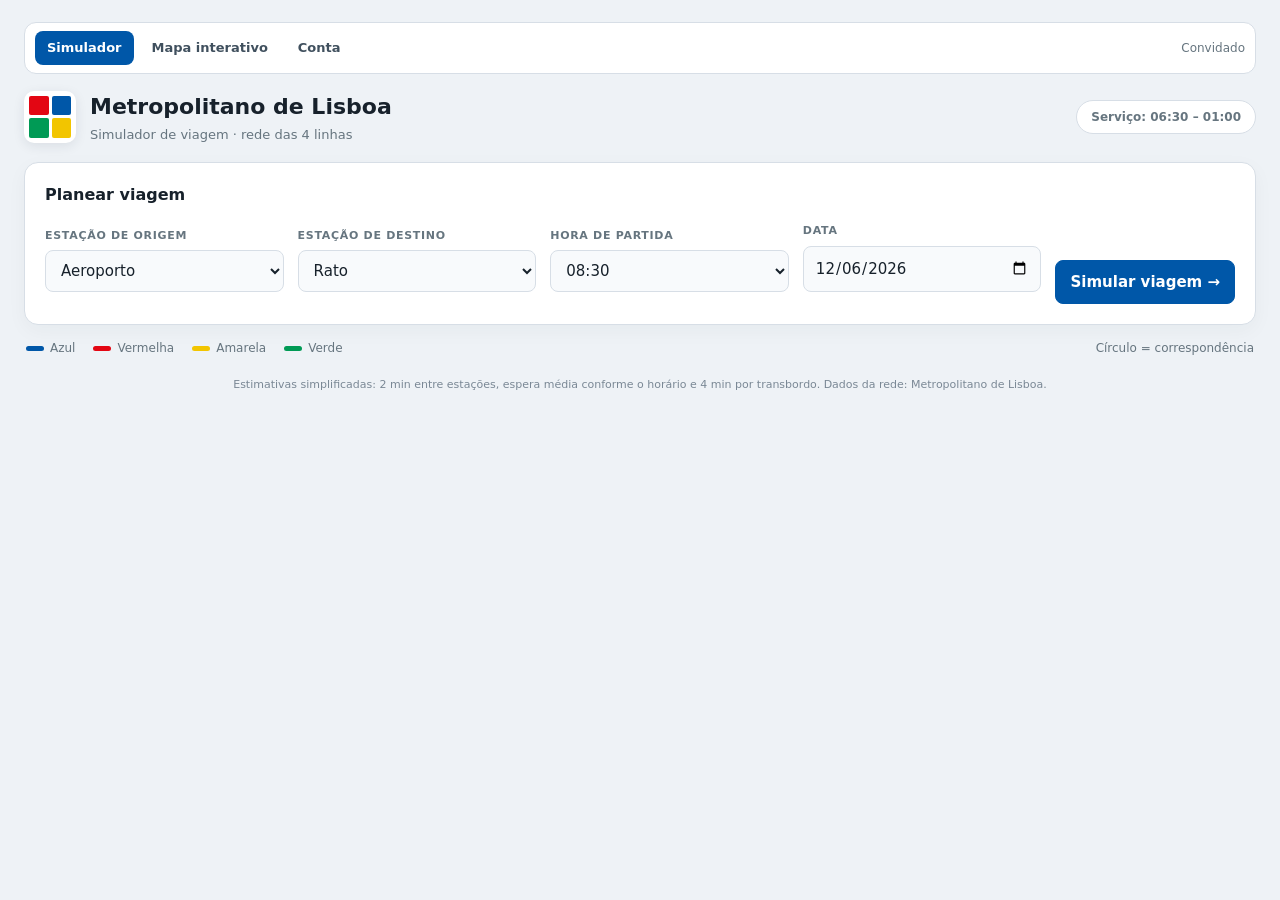
==== commit 76143347: "Create metro.html" ====
--- a/metro.html
+++ b/metro.html
@@ -323,6 +323,13 @@
 }
 .navegacao button:hover { background: #eef3f8; color: var(--azul); }
 .navegacao button.ativo { background: var(--azul); color: #fff; }
+.navegacao .sync-estado {
+  font-size: 12px; font-weight: 600; color: #237a5b;
+  background: #e8f6f0; border: 1px solid #bfe6d5;
+  padding: 5px 9px; border-radius: 999px; white-space: nowrap;
+}
+.navegacao .sync-estado:empty { display: none; }
+.navegacao .sync-estado[data-fonte="mapa"] { color: #1d5f96; background: #eaf3fb; border-color: #c4dff4; }
 .pagina[hidden] { display: none !important; }
 
   </style>
@@ -335,6 +342,7 @@
       <button type="button" data-pagina="mapa">Mapa interativo</button>
       <button type="button" data-pagina="conta">Conta</button>
       <button type="button" data-pagina="admin" data-sessao="admin">Admin</button>
+      <span id="estadoSincronizacao" class="sync-estado" aria-live="polite"></span>
       <span class="sessao">
         <span data-sessao="nome">Convidado</span>
         <button type="button" class="botao ligado" data-acao="sair" data-sessao="autenticado">Sair</button>
@@ -488,7 +496,7 @@
         <p class="erro" id="erroMapa" role="alert" hidden></p>
 
         <div id="resultadoInfo" class="resultado-info"></div>
-        <a id="abrirSimulador" class="botao simulation-link" href="metro.html">Ver no simulador →</a>
+        <button type="button" id="abrirSimulador" class="botao simulation-link">Ver no simulador →</button>
       </aside>
     </main>
     </section>
@@ -935,6 +943,41 @@
 
 
 /* ============================================================
+   Metro de Lisboa · estado partilhado entre simulador e mapa
+   Qualquer dos dois pode publicar origem/destino/hora/data e a
+   rota calculada; o outro recebe e mostra o mesmo itinerário.
+   ============================================================ */
+(() => {
+  'use strict';
+
+  const ouvintes = [];
+  let estado = { origem: '', destino: '', hora: 510, data: '', rota: null, fonte: '' };
+
+  function definir(novos, fonte) {
+    estado = { ...estado, ...novos, fonte };
+    const aviso = document.getElementById('estadoSincronizacao');
+    if (aviso) {
+      aviso.textContent = fonte === 'simulador' ? 'Sincronizado a partir do simulador'
+        : fonte === 'mapa' ? 'Sincronizado a partir do mapa' : '';
+      aviso.dataset.fonte = fonte;
+    }
+    ouvintes.slice().forEach((ouvinte) => ouvinte(estado));
+  }
+
+  function subscrever(ouvinte) {
+    ouvintes.push(ouvinte);
+    ouvinte(estado); // entrega o estado actual a quem se regista depois
+  }
+
+  window.MetroSincronizacao = {
+    definir,
+    subscrever,
+    obter: () => estado
+  };
+})();
+
+
+/* ============================================================
    Metro de Lisboa · Simulador de viagem (interface e animação)
    Usa js/rede.js para o grafo e o cálculo de itinerários.
    ============================================================ */
@@ -943,6 +986,7 @@
 
   const $ = (id) => document.getElementById(id);
   const { LINHAS, todasEstacoes, melhorRota, formatarHora } = window.MetroLisboa;
+  const sinc = window.MetroSincronizacao;
   const ESPACO = 118;
   const SEG_POR_MIN = 2.5;
 
@@ -1126,6 +1170,13 @@
   function mostrarErro(mensagem) {
     el.erro.textContent = mensagem;
     el.erro.hidden = false;
+    sinc.definir({
+      origem: el.origem.value,
+      destino: el.destino.value,
+      hora: Number(el.hora.value),
+      data: el.data.value,
+      rota: null
+    }, 'simulador');
   }
 
   function calcularEMostrar({ rolar = false } = {}) {
@@ -1139,6 +1190,7 @@
     if (!rota) return mostrarErro('Não foi possível calcular este itinerário com as linhas disponíveis.');
     el.erro.hidden = true;
     prepararAnimacao(rota);
+    sinc.definir({ origem, destino, hora: minuto, data, rota }, 'simulador');
     if (rolar) el.resultado.scrollIntoView({ behavior: 'smooth', block: 'start' });
   }
 
@@ -1160,10 +1212,23 @@
     desenharAnimacao();
   }
 
+  function publicarCampos() {
+    sinc.definir({
+      origem: el.origem.value,
+      destino: el.destino.value,
+      hora: Number(el.hora.value),
+      data: el.data.value,
+      rota: null
+    }, 'simulador');
+  }
+
   function ligarControlos() {
     el.formulario.addEventListener('submit', (evento) => {
       evento.preventDefault();
       calcularEMostrar({ rolar: true });
+    });
+    [el.origem, el.destino, el.hora, el.data].forEach((campo) => {
+      campo.addEventListener('change', publicarCampos);
     });
     el.botaoPlay.addEventListener('click', alternarPlay);
     el.botaoReiniciar.addEventListener('click', reiniciar);
@@ -1193,6 +1258,29 @@
   popularFormulario();
   ligarControlos();
 
+  // Recebe o que for calculado/escolhido no mapa.
+  // Uma mudança de campos (rota: null) limpa o itinerário antigo em ambos os lados.
+  sinc.subscrever((estado) => {
+    if (estado.fonte === 'mapa') {
+      if (estado.origem) el.origem.value = estado.origem;
+      if (estado.destino) el.destino.value = estado.destino;
+      if (estado.hora) el.hora.value = String(estado.hora);
+      if (estado.data) el.data.value = estado.data;
+      if (estado.rota) {
+        el.erro.hidden = true;
+        prepararAnimacao(estado.rota);
+      }
+    }
+    if (!estado.rota) limparRotaAntiga();
+  });
+
+  // Quando o mapa publica apenas os campos, retira a rota antiga do simulador.
+  function limparRotaAntiga() {
+    anim.rota = null;
+    anim.tocando = false;
+    el.resultado.hidden = true;
+  }
+
   const parametros = new URLSearchParams(location.search);
   if (parametros.has('origem') && todasEstacoes.includes(parametros.get('origem'))) el.origem.value = parametros.get('origem');
   if (parametros.has('destino') && todasEstacoes.includes(parametros.get('destino'))) el.destino.value = parametros.get('destino');
@@ -1215,6 +1303,7 @@
   const $ = (id) => document.getElementById(id);
   const NS = 'http://www.w3.org/2000/svg';
   const { LINHAS, linhasPorEstacao, todasEstacoes, melhorRota, formatarHora } = window.MetroLisboa;
+  const sinc = window.MetroSincronizacao;
 
   const X_MIN = 50;
   const X_MAX = 1150;
@@ -1496,6 +1585,13 @@
     el.erro.hidden = false;
     el.resultadoInfo.replaceChildren();
     limparRota();
+    el.abrirSimulador.hidden = true;
+    sinc.definir({
+      origem, destino,
+      hora: Number(el.hora.value),
+      data: el.data.value,
+      rota: null
+    }, 'mapa');
   }
 
   function desenharRota(rota) {
@@ -1534,9 +1630,11 @@
       bloco.textContent = `Linha ${LINHAS[pernada.linha].nome}: ${pernada.de} → ${pernada.ate}`;
       el.resultadoInfo.appendChild(bloco);
     });
-    el.abrirSimulador.href = `metro.html?origem=${encodeURIComponent(rota.origem)}` +
-      `&destino=${encodeURIComponent(rota.destino)}` +
-      `&hora=${encodeURIComponent(String(rota.minutoSaida))}`;
+    if (el.abrirSimulador.tagName === 'A') {
+      el.abrirSimulador.href = `index.html?origem=${encodeURIComponent(rota.origem)}` +
+        `&destino=${encodeURIComponent(rota.destino)}` +
+        `&hora=${encodeURIComponent(String(rota.minutoSaida))}`;
+    }
     el.abrirSimulador.hidden = false;
   }
 
@@ -1551,6 +1649,16 @@
     limparErro();
     desenharRota(rota);
     mostrarResultado(rota);
+    sinc.definir({ origem, destino, hora: minuto, data, rota }, 'mapa');
+  }
+
+  function publicarCampos() {
+    sinc.definir({
+      origem, destino,
+      hora: Number(el.hora.value),
+      data: el.data.value,
+      rota: null
+    }, 'mapa');
   }
 
   el.definirOrigem.addEventListener('click', () => {
@@ -1558,14 +1666,20 @@
     origem = selecionada;
     limparErro();
     mostrarSelecao();
+    publicarCampos();
   });
   el.definirDestino.addEventListener('click', () => {
     if (!selecionada) return mostrarErro('Seleciona primeiro uma estação no mapa.');
     destino = selecionada;
     limparErro();
     mostrarSelecao();
-  });
+    publicarCampos();
+  });
+  [el.hora, el.data].forEach((campo) => campo.addEventListener('change', publicarCampos));
   el.calcular.addEventListener('click', calcular);
+  el.abrirSimulador.addEventListener('click', () => {
+    if (typeof window.mostrarPagina === 'function') window.mostrarPagina('simulador');
+  });
 
   /* ---------- Inicialização ---------- */
 
@@ -1595,6 +1709,32 @@
   }
   mostrarSelecao();
   aplicarTransform();
+
+  // Esconde o botão até existir um itinerário para mostrar.
+  el.abrirSimulador.hidden = true;
+
+  // Recebe o que for calculado/escolhido no simulador.
+  // Uma mudança de campos (rota: null) limpa o itinerário antigo em ambos os lados.
+  sinc.subscrever((estado) => {
+    if (estado.fonte === 'simulador') {
+      if (estado.origem) origem = estado.origem;
+      if (estado.destino) destino = estado.destino;
+      if (estado.hora) el.hora.value = String(estado.hora);
+      if (estado.data) el.data.value = estado.data;
+      mostrarSelecao();
+      if (estado.origem) selecionar(estado.origem);
+      if (estado.rota) {
+        limparErro();
+        desenharRota(estado.rota);
+        mostrarResultado(estado.rota);
+      }
+    }
+    if (!estado.rota) {
+      limparRota();
+      el.resultadoInfo.replaceChildren();
+      el.abrirSimulador.hidden = true;
+    }
+  });
 
   if (origem && destino) {
     selecionar(origem);
